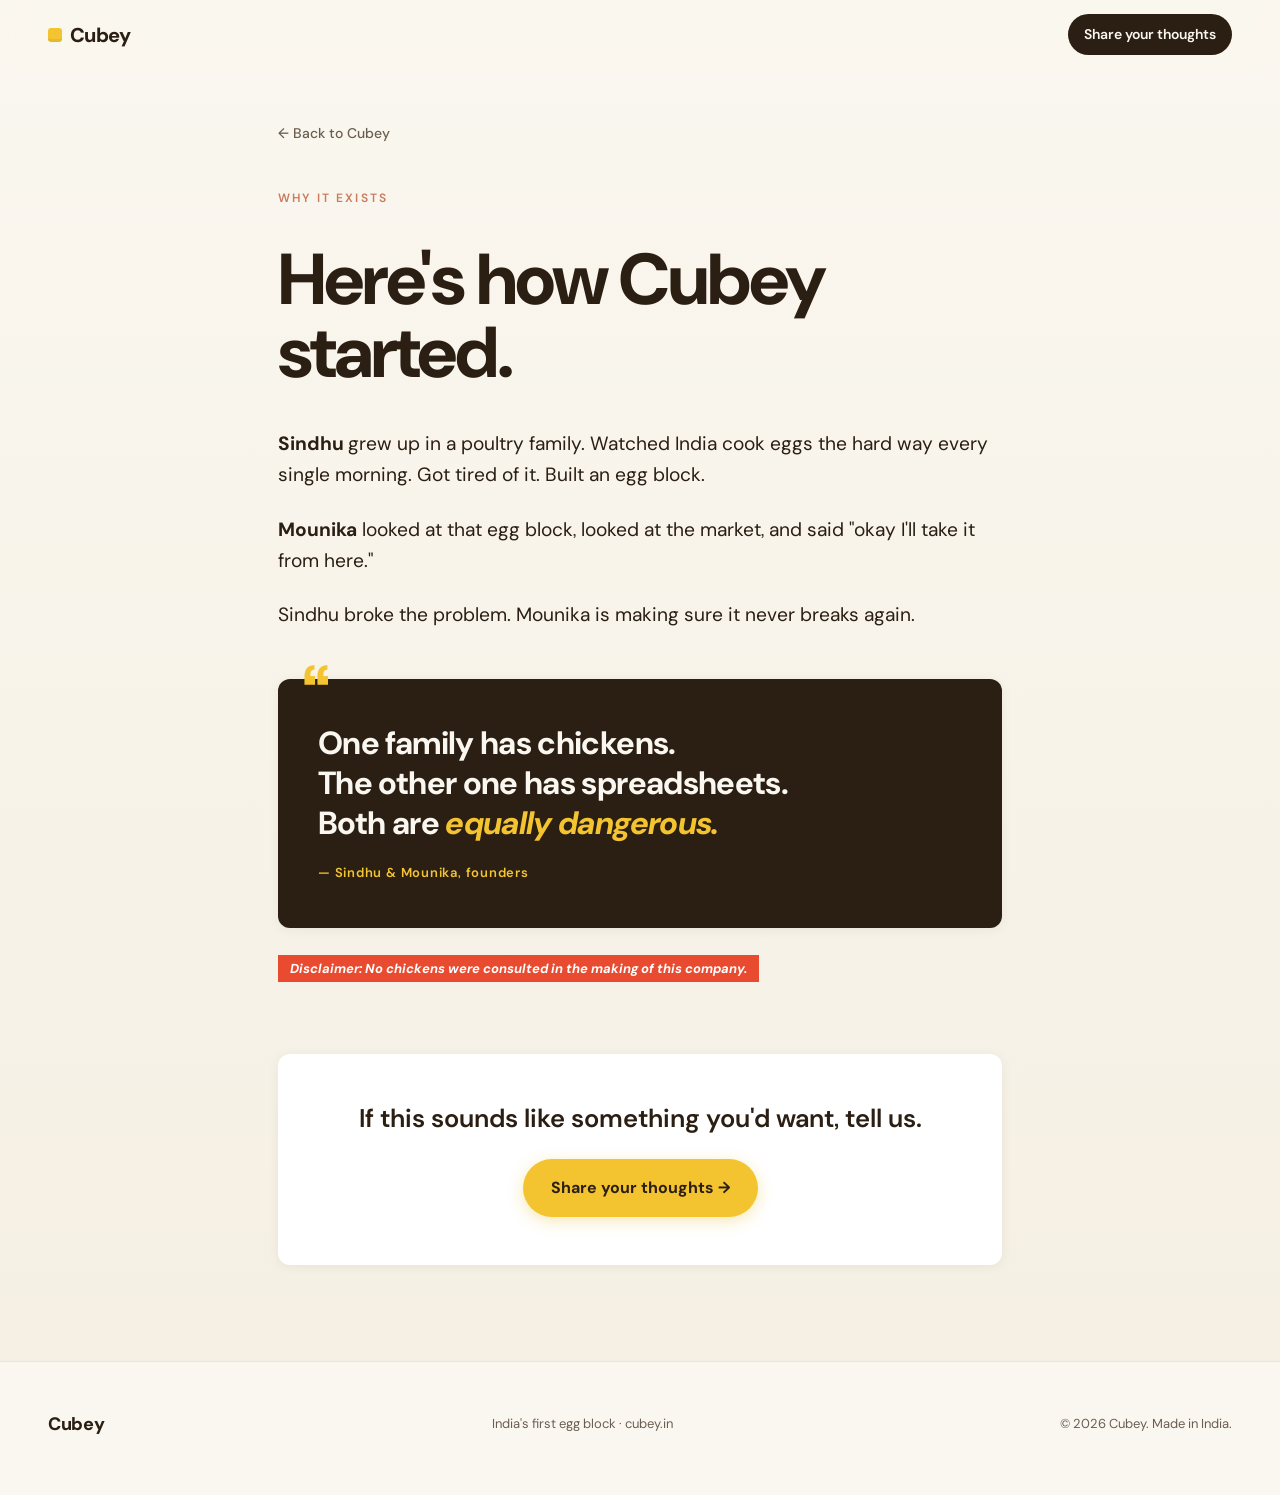
==== founders.html @ bb9d0e66 "Move "Why it exists" to its own page; CTA on insight section Pull the founders' story off the landin" ====
<!DOCTYPE html>
<html lang="en">
<head>
  <meta charset="UTF-8">
  <meta name="viewport" content="width=device-width, initial-scale=1, viewport-fit=cover">

  <title>Why Cubey exists — The founders' story</title>
  <meta name="description" content="Sindhu grew up in a poultry family and got tired of cooking eggs the hard way. Mounika looked at her egg block and said okay I'll take it from here.">
  <meta name="theme-color" content="#F4C430">
  <link rel="canonical" href="https://cubey.in/founders.html">

  <meta property="og:title" content="Why Cubey exists — The founders' story">
  <meta property="og:description" content="One family has chickens. The other one has spreadsheets. Both are equally dangerous.">
  <meta property="og:url" content="https://cubey.in/founders.html">
  <meta property="og:type" content="article">

  <link rel="icon" type="image/svg+xml" href="data:image/svg+xml,%3Csvg xmlns='http://www.w3.org/2000/svg' viewBox='0 0 32 32'%3E%3Crect x='6' y='6' width='20' height='20' rx='4' fill='%23F4C430'/%3E%3C/svg%3E">

  <link rel="preconnect" href="https://fonts.googleapis.com">
  <link rel="preconnect" href="https://fonts.gstatic.com" crossorigin>
  <link href="https://fonts.googleapis.com/css2?family=DM+Sans:opsz,wght@9..40,400;9..40,500;9..40,600;9..40,700;9..40,800&display=swap" rel="stylesheet">

  <link rel="stylesheet" href="styles.css">

  <script type="application/ld+json">
  {
    "@context": "https://schema.org",
    "@type": "AboutPage",
    "name": "Why Cubey exists",
    "url": "https://cubey.in/founders.html",
    "publisher": {
      "@type": "Organization",
      "name": "Cubey",
      "url": "https://cubey.in"
    }
  }
  </script>
</head>

<body class="founders-page">
  <header class="site-header" data-header>
    <a href="index.html" class="brand" aria-label="Cubey home">Cubey</a>
    <a href="index.html#form" class="header-cta">Share your thoughts</a>
  </header>

  <main class="founders-main">
    <a href="index.html" class="back-link">← Back to Cubey</a>

    <article class="founders-article">
      <header class="founders-header">
        <span class="section-label">Why it exists</span>
        <h1>Here's how Cubey started.</h1>
      </header>

      <div class="founders-body">
        <p><strong class="founder-name">Sindhu</strong> grew up in a poultry family. Watched India cook eggs the hard way every single morning. Got tired of it. Built an egg block.</p>
        <p><strong class="founder-name">Mounika</strong> looked at that egg block, looked at the market, and said "okay I'll take it from here."</p>
        <p>Sindhu broke the problem. Mounika is making sure it never breaks again.</p>
      </div>

      <blockquote class="founder-quote">
        <p>One family has chickens.<br>
        The other one has spreadsheets.<br>
        Both are <em>equally dangerous.</em></p>
        <footer>— Sindhu &amp; Mounika, founders</footer>
      </blockquote>

      <p class="disclaimer-wrap"><span class="disclaimer-highlight">Disclaimer: No chickens were consulted in the making of this company.</span></p>

      <div class="founders-cta">
        <p>If this sounds like something you'd want, tell us.</p>
        <a href="index.html#form" class="recipe-cta-btn">Share your thoughts →</a>
      </div>
    </article>
  </main>

  <footer class="site-footer">
    <div class="footer-row">
      <span class="footer-brand">Cubey</span>
      <span class="footer-meta">India's first egg block · cubey.in</span>
      <span class="footer-copy">© <span id="year"></span> Cubey. Made in India.</span>
    </div>
  </footer>

  <script src="script.js"></script>
</body>
</html>
---- styles.css ----
/* =============================================================
   Cubey — Landing page styles
   Single typeface (DM Sans), cream + yolk palette
   ============================================================= */

/* ---------- Design tokens ---------- */
:root {
  --bg: #FAF7F0;
  --bg-soft: #F5EFE2;
  --bg-deeper: #EFE5D2;
  --text: #2B1F14;
  --text-muted: #6B5E50;
  --yolk: #F4C430;
  --yolk-dark: #E0B41C;
  --yolk-deep: #B68A0B;
  --terracotta: #C97B5C;
  --sage: #9DAE8B;
  --border: rgba(43, 31, 20, 0.08);
  --border-strong: rgba(43, 31, 20, 0.18);

  --shadow-card: 0 2px 12px rgba(43, 31, 20, 0.06);
  --shadow-card-hover: 0 12px 28px rgba(43, 31, 20, 0.10);
  --shadow-cube: 0 30px 60px -12px rgba(228, 176, 12, 0.35), 0 18px 40px -16px rgba(43, 31, 20, 0.20);

  --radius-card: 12px;
  --radius-input: 8px;
  --radius-pill: 999px;

  --container-max: 1240px;
  --container-px: 24px;

  --ease: cubic-bezier(0.22, 1, 0.36, 1);
  --t: 220ms var(--ease);
}

@media (min-width: 1024px) {
  :root { --container-px: 48px; }
}

/* ---------- Reset ---------- */
*, *::before, *::after { box-sizing: border-box; }
* { margin: 0; padding: 0; }

html {
  scroll-behavior: smooth;
  -webkit-text-size-adjust: 100%;
  scroll-padding-top: 80px;
}

body {
  font-family: 'DM Sans', system-ui, -apple-system, 'Helvetica Neue', sans-serif;
  background: var(--bg);
  color: var(--text);
  font-size: 16px;
  line-height: 1.6;
  font-feature-settings: 'ss01' on, 'cv11' on;
  -webkit-font-smoothing: antialiased;
  -moz-osx-font-smoothing: grayscale;
  text-rendering: optimizeLegibility;
  overflow-x: hidden;
}

img, svg { max-width: 100%; display: block; }
button { font: inherit; cursor: pointer; border: 0; background: none; color: inherit; }
input, textarea, select { font: inherit; color: inherit; }
a { color: inherit; text-decoration: none; }
em { font-style: italic; }

::selection { background: var(--yolk); color: var(--text); }

/* ---------- Typography ---------- */
h1 {
  font-weight: 800;
  font-size: clamp(64px, 14vw, 144px);
  line-height: 0.9;
  letter-spacing: -0.05em;
}
h2 {
  font-weight: 700;
  font-size: clamp(30px, 5.2vw, 56px);
  line-height: 1.05;
  letter-spacing: -0.025em;
}
h3 {
  font-weight: 600;
  font-size: clamp(20px, 2vw, 24px);
  line-height: 1.2;
  letter-spacing: -0.01em;
}
p { font-size: clamp(16px, 1.1vw, 18px); }

/* ---------- Layout primitives ---------- */
.container {
  max-width: var(--container-max);
  margin: 0 auto;
  padding: 0 var(--container-px);
}

main > section {
  padding: 48px 0;
  position: relative;
}
@media (min-width: 768px) {
  main > section { padding: 80px 0; }
}
@media (min-width: 1024px) {
  main > section { padding: 120px 0; }
}

.section-head {
  margin-bottom: clamp(28px, 6vw, 72px);
  max-width: 720px;
}

.section-label {
  display: inline-block;
  font-size: 12px;
  font-weight: 600;
  letter-spacing: 0.18em;
  text-transform: uppercase;
  color: var(--terracotta);
  margin-bottom: 20px;
}

/* ---------- Header ---------- */
.site-header {
  position: fixed;
  top: 0;
  left: 0;
  right: 0;
  z-index: 100;
  display: flex;
  justify-content: space-between;
  align-items: center;
  padding: 14px var(--container-px);
  background: rgba(250, 247, 240, 0.7);
  backdrop-filter: saturate(180%) blur(14px);
  -webkit-backdrop-filter: saturate(180%) blur(14px);
  border-bottom: 1px solid transparent;
  transition: border-color var(--t), background var(--t);
}
.site-header.scrolled {
  border-bottom-color: var(--border);
  background: rgba(250, 247, 240, 0.92);
}
.brand {
  font-weight: 800;
  font-size: 20px;
  letter-spacing: -0.03em;
  display: flex;
  align-items: center;
  gap: 8px;
}
.brand::before {
  content: '';
  width: 14px;
  height: 14px;
  border-radius: 3px;
  background: var(--yolk);
  box-shadow: inset 0 -3px 0 rgba(0,0,0,0.06);
}
.header-cta {
  font-size: 14px;
  font-weight: 600;
  padding: 9px 16px 10px;
  border-radius: var(--radius-pill);
  background: var(--text);
  color: var(--bg);
  transition: background var(--t), transform var(--t);
}
.header-cta:hover { background: var(--yolk-dark); color: var(--text); }
.header-cta:active { transform: scale(0.97); }
@media (max-width: 540px) {
  .header-cta { padding: 8px 14px; font-size: 13px; }
}

/* =============================================================
   1. HERO
   ============================================================= */
.hero {
  min-height: 100vh;
  min-height: 100dvh;
  display: flex;
  flex-direction: column;
  justify-content: center;
  padding: 110px var(--container-px) 100px;
  max-width: var(--container-max);
  margin: 0 auto;
  position: relative;
}

.hero-grid {
  display: grid;
  grid-template-columns: 1fr;
  gap: 56px;
  align-items: center;
}
@media (min-width: 880px) {
  .hero-grid {
    grid-template-columns: 1fr 1.25fr;
    gap: 64px;
  }
}

.hero-content {
  display: flex;
  flex-direction: column;
  gap: 28px;
  position: relative;
}

.eyebrow {
  font-size: 13px;
  font-weight: 600;
  letter-spacing: 0.18em;
  text-transform: uppercase;
  color: var(--terracotta);
  display: inline-flex;
  align-items: center;
  gap: 10px;
}
.eyebrow::before {
  content: '';
  width: 6px;
  height: 6px;
  border-radius: 50%;
  background: var(--terracotta);
  box-shadow: 0 0 0 4px rgba(201, 123, 92, 0.18);
  animation: pulse-dot 2.4s ease-in-out infinite;
}
@keyframes pulse-dot {
  0%, 100% { box-shadow: 0 0 0 4px rgba(201,123,92,0.18); }
  50% { box-shadow: 0 0 0 8px rgba(201,123,92,0.04); }
}

.hero h1 {
  position: relative;
}
.wordmark-dot { color: var(--yolk-dark); }

.tagline {
  font-size: clamp(20px, 2.4vw, 28px);
  font-weight: 500;
  color: var(--text-muted);
  line-height: 1.75;
  max-width: 520px;
}
.tagline em {
  font-style: normal;
  color: #FFFFFF;
  font-weight: 700;
  background: #E84B30;
  padding: 4px 12px;
  border-radius: 0;
  -webkit-box-decoration-break: clone;
  box-decoration-break: clone;
}

.hero-link {
  display: inline-flex;
  align-items: center;
  gap: 10px;
  font-size: 15px;
  font-weight: 600;
  color: var(--text);
  padding: 12px 0;
  border-bottom: 1px solid var(--text);
  width: max-content;
  transition: gap var(--t), border-color var(--t);
}
.hero-link:hover { gap: 16px; border-color: var(--yolk-dark); }

/* Hero visual — editorial photo */
.hero-visual {
  aspect-ratio: 16 / 10;
  border-radius: var(--radius-card);
  position: relative;
  overflow: hidden;
  box-shadow: var(--shadow-card);
  background: var(--bg-soft);
}
.hero-visual img {
  position: absolute;
  inset: 0;
  width: 100%;
  height: 100%;
  object-fit: cover;
  object-position: center;
  display: block;
  /* gentle entrance */
  animation: hero-img-in 1200ms var(--ease) both;
}
@media (min-width: 880px) {
  .hero-visual { aspect-ratio: 5 / 4; }
}
@keyframes hero-img-in {
  from { opacity: 0; transform: scale(1.03); }
  to { opacity: 1; transform: scale(1); }
}

.hero-tag {
  position: absolute;
  bottom: 24px;
  left: 24px;
  padding: 8px 14px;
  background: rgba(43, 31, 20, 0.85);
  color: var(--bg);
  font-size: 11px;
  font-weight: 500;
  letter-spacing: 0.18em;
  text-transform: uppercase;
  border-radius: var(--radius-pill);
  backdrop-filter: blur(8px);
}

.scroll-cue {
  position: absolute;
  bottom: 28px;
  left: 50%;
  transform: translateX(-50%);
  display: flex;
  flex-direction: column;
  align-items: center;
  gap: 12px;
  font-size: 10px;
  letter-spacing: 0.24em;
  text-transform: uppercase;
  color: var(--text-muted);
  font-weight: 500;
  transition: color var(--t);
}
.scroll-cue:hover { color: var(--text); }
.scroll-cue-line {
  width: 1px;
  height: 36px;
  background: linear-gradient(180deg, var(--text-muted), transparent);
  position: relative;
  overflow: hidden;
}
.scroll-cue-line::after {
  content: '';
  position: absolute;
  inset: 0;
  background: linear-gradient(180deg, var(--text), transparent);
  animation: scroll-down 1.8s ease-in-out infinite;
}
@keyframes scroll-down {
  0% { transform: translateY(-100%); }
  100% { transform: translateY(100%); }
}
@media (max-width: 880px) {
  .scroll-cue { display: none; }
}

/* =============================================================
   1.7 STRATEGIC INSIGHT — vivid terracotta poster moment
   ============================================================= */
.insight {
  background:
    radial-gradient(ellipse at 30% 30%, rgba(255, 200, 80, 0.18), transparent 55%),
    linear-gradient(135deg, #D54E2A 0%, #C04324 100%);
  color: var(--bg);
  text-align: center;
  padding: 100px var(--container-px) !important;
  position: relative;
  overflow: hidden;
}
@media (min-width: 1024px) {
  .insight { padding: 140px var(--container-px) !important; }
}

.insight-inner {
  max-width: 1100px;
  margin: 0 auto;
  display: flex;
  flex-direction: column;
  align-items: center;
  gap: clamp(24px, 4vw, 40px);
}

.insight-eyebrow {
  font-size: 11px;
  font-weight: 600;
  letter-spacing: 0.28em;
  text-transform: uppercase;
  color: rgba(250, 247, 240, 0.75);
}

.insight-mark {
  display: block;
  font-size: clamp(60px, 8vw, 120px);
  color: var(--yolk);
  font-weight: 800;
  line-height: 0.3;
  letter-spacing: -0.05em;
  margin-bottom: -8px;
}

.insight-quote {
  font-size: clamp(28px, 5.6vw, 72px);
  font-weight: 800;
  letter-spacing: -0.025em;
  line-height: 1.08;
  color: var(--bg);
  max-width: 1100px;
  text-shadow: 0 2px 16px rgba(0, 0, 0, 0.12);
}
.insight-quote em {
  color: var(--yolk);
  font-style: italic;
  font-weight: 800;
}

.insight-caption {
  display: inline-block;
  font-size: clamp(13px, 1.4vw, 16px);
  font-weight: 700;
  letter-spacing: 0.16em;
  text-transform: uppercase;
  color: var(--text);
  background: var(--yolk);
  padding: 9px 18px;
  margin-top: 16px;
}

@media (max-width: 540px) {
  .insight-quote { font-size: clamp(24px, 7vw, 36px); }
  .insight-eyebrow,
  .insight-caption { letter-spacing: 0.22em; }
}

/* "Meet the founders" CTA inside the insight section */
.insight-cta {
  display: inline-flex;
  align-items: center;
  gap: 10px;
  padding: 14px 26px;
  background: var(--bg);
  color: var(--text);
  border-radius: var(--radius-pill);
  font-weight: 700;
  font-size: 15px;
  letter-spacing: 0.01em;
  text-decoration: none;
  margin-top: 24px;
  box-shadow: 0 6px 24px rgba(0, 0, 0, 0.12);
  transition: background var(--t), transform var(--t), box-shadow var(--t);
}
.insight-cta:hover {
  background: var(--yolk);
  transform: translateY(-2px);
  box-shadow: 0 10px 30px rgba(0, 0, 0, 0.18);
}
.insight-cta:active { transform: translateY(0); }
.insight-cta-arrow {
  display: inline-block;
  transition: transform var(--t);
}
.insight-cta:hover .insight-cta-arrow { transform: translateX(3px); }

/* =============================================================
   FOUNDERS PAGE
   ============================================================= */
body.founders-page { background: linear-gradient(180deg, var(--bg) 0%, var(--bg-soft) 100%); }

.founders-main {
  max-width: 820px;
  margin: 0 auto;
  padding: 100px var(--container-px) 80px;
}
@media (min-width: 1024px) {
  .founders-main { padding: 120px var(--container-px) 96px; }
}

.founders-header {
  margin-bottom: 40px;
  max-width: 720px;
}
.founders-header h1 {
  font-size: clamp(40px, 6vw, 72px);
  font-weight: 800;
  letter-spacing: -0.03em;
  line-height: 1.02;
  margin-top: 14px;
}

.founders-body {
  display: flex;
  flex-direction: column;
  gap: 24px;
  margin-bottom: 8px;
}
.founders-body p {
  font-size: clamp(17px, 1.5vw, 20px);
  line-height: 1.6;
  color: var(--text);
}

.founders-article .founder-quote { margin-top: 48px; }

.founders-cta {
  margin-top: 72px;
  padding: 48px 32px;
  background: #FFFFFF;
  border-radius: var(--radius-card);
  text-align: center;
  box-shadow: var(--shadow-card);
}
.founders-cta p {
  font-size: clamp(20px, 2vw, 26px);
  font-weight: 600;
  color: var(--text);
  margin-bottom: 24px;
  line-height: 1.3;
}

/* =============================================================
   2. WHAT IS CUBEY — slideshow (full-bleed image + text overlay)
   ============================================================= */
.what-slideshow {
  position: relative;
  width: 100%;
  aspect-ratio: 4 / 5;
  border-radius: var(--radius-card);
  overflow: hidden;
  isolation: isolate;
  margin-bottom: 40px;
  background: var(--text);
  box-shadow: var(--shadow-card);
}
@media (min-width: 640px) {
  .what-slideshow { aspect-ratio: 16 / 10; }
}
@media (min-width: 1024px) {
  .what-slideshow { aspect-ratio: 16 / 8.5; margin-bottom: 64px; }
}

.what-slide {
  position: absolute;
  inset: 0;
  opacity: 0;
  visibility: hidden;
  transition: opacity 900ms cubic-bezier(0.22, 1, 0.36, 1), visibility 0s linear 900ms;
}
.what-slide.is-active {
  opacity: 1;
  visibility: visible;
  transition: opacity 900ms cubic-bezier(0.22, 1, 0.36, 1), visibility 0s linear 0s;
  z-index: 1;
}

.what-slide-bg {
  position: absolute;
  inset: 0;
  width: 100%;
  height: 100%;
  object-fit: cover;
  object-position: center;
  display: block;
  /* gentle slow zoom on the active slide */
  transform: scale(1.04);
  transition: transform 5000ms cubic-bezier(0.22, 1, 0.36, 1);
}
.what-slide.is-active .what-slide-bg {
  transform: scale(1.0);
}

.what-slide-overlay {
  position: absolute;
  inset: 0;
  background:
    linear-gradient(180deg,
      rgba(43, 31, 20, 0.20) 0%,
      rgba(43, 31, 20, 0.08) 40%,
      rgba(43, 31, 20, 0.60) 75%,
      rgba(43, 31, 20, 0.92) 100%);
}

.what-slide-content {
  position: absolute;
  left: 0;
  right: 0;
  bottom: 0;
  padding: 28px 24px 96px;
  color: var(--bg);
  display: flex;
  flex-direction: column;
  gap: 10px;
  z-index: 2;
  transform: translateY(16px);
  opacity: 0;
  transition: transform 700ms cubic-bezier(0.22, 1, 0.36, 1) 200ms,
              opacity 700ms cubic-bezier(0.22, 1, 0.36, 1) 200ms;
}
.what-slide.is-active .what-slide-content {
  transform: translateY(0);
  opacity: 1;
}
@media (min-width: 768px) {
  .what-slide-content { padding: 40px 48px 96px; gap: 14px; }
}
@media (min-width: 1024px) {
  .what-slide-content { padding: 56px 64px 104px; }
}

.what-slide-step {
  display: inline-block;
  align-self: flex-start;
  font-size: 11px;
  font-weight: 700;
  letter-spacing: 0.22em;
  text-transform: uppercase;
  color: var(--text);
  background: var(--yolk);
  padding: 6px 12px;
  margin-bottom: 4px;
}
.what-slide-title {
  font-size: clamp(26px, 4vw, 48px);
  font-weight: 800;
  letter-spacing: -0.025em;
  line-height: 1.08;
  color: var(--bg);
  margin: 0;
  text-shadow: 0 2px 16px rgba(0, 0, 0, 0.45);
  max-width: 840px;
}
.what-slide-sub {
  font-size: clamp(15px, 1.4vw, 18px);
  color: rgba(250, 247, 240, 0.92);
  line-height: 1.5;
  max-width: 600px;
  text-shadow: 0 1px 10px rgba(0, 0, 0, 0.45);
  margin: 0;
}

/* Progress bar (auto-advance timer) */
.what-slide-progress {
  position: absolute;
  left: 0;
  right: 0;
  bottom: 0;
  height: 3px;
  background: rgba(250, 247, 240, 0.12);
  z-index: 3;
  overflow: hidden;
}
.what-slide-progress-bar {
  height: 100%;
  width: 0%;
  background: var(--yolk);
  transition: width 100ms linear;
  transform-origin: left;
}

/* Controls — dots + next */
.what-slide-controls {
  position: absolute;
  left: 24px;
  right: 24px;
  bottom: 24px;
  z-index: 4;
  display: flex;
  justify-content: space-between;
  align-items: center;
  pointer-events: none;
}
@media (min-width: 768px) {
  .what-slide-controls { left: 48px; right: 48px; bottom: 32px; }
}
@media (min-width: 1024px) {
  .what-slide-controls { left: 64px; right: 64px; }
}
.what-slide-controls > * { pointer-events: auto; }

.what-slide-dots {
  display: flex;
  gap: 10px;
  align-items: center;
}
.what-slide-dot {
  width: 28px;
  height: 3px;
  border-radius: 2px;
  background: rgba(250, 247, 240, 0.30);
  cursor: pointer;
  transition: background var(--t), width var(--t);
  padding: 0;
  border: 0;
}
.what-slide-dot:hover { background: rgba(250, 247, 240, 0.55); }
.what-slide-dot.is-active {
  background: var(--yolk);
  width: 36px;
}

.what-slide-next {
  display: inline-flex;
  align-items: center;
  gap: 8px;
  padding: 10px 18px 11px;
  border-radius: var(--radius-pill);
  background: var(--yolk);
  color: var(--text);
  font-weight: 700;
  font-size: 13px;
  letter-spacing: 0.02em;
  cursor: pointer;
  transition: background var(--t), transform var(--t);
  border: 0;
}
.what-slide-next:hover {
  background: var(--yolk-dark);
  transform: translateX(2px);
}
.what-slide-next:active { transform: translateX(0); }
.what-slide-next-arrow { display: inline-block; transition: transform var(--t); }
.what-slide-next:hover .what-slide-next-arrow { transform: translateX(2px); }

@media (prefers-reduced-motion: reduce) {
  .what-slide,
  .what-slide-bg,
  .what-slide-content,
  .what-slide-progress-bar { transition: none !important; animation: none !important; }
  .what-slide-bg { transform: scale(1) !important; }
}

.what-closing {
  font-size: clamp(24px, 3.2vw, 36px);
  font-weight: 600;
  color: var(--text);
  max-width: 720px;
  line-height: 1.25;
  letter-spacing: -0.015em;
}
.closing-em {
  color: var(--yolk-dark);
  display: inline-block;
  position: relative;
}
.closing-em::after {
  content: '';
  position: absolute;
  left: 0;
  right: 0;
  bottom: 0.04em;
  height: 8px;
  background: var(--yolk);
  opacity: 0.25;
  z-index: -1;
  border-radius: 2px;
}

/* =============================================================
   3. WHY CUBEY EXISTS
   ============================================================= */
.why {
  background:
    linear-gradient(180deg, var(--bg) 0%, var(--bg-soft) 100%);
}
/* Why section — clean text-only, anchored by the founder story */
.why {
  background: linear-gradient(180deg, var(--bg) 0%, var(--bg-soft) 100%);
}
.why-layout {
  display: flex;
  justify-content: center;
}
.why-content {
  max-width: 780px;
  width: 100%;
}
.why-content .why-headline {
  margin-bottom: 32px;
}
.founder-name {
  color: var(--text);
  font-weight: 700;
  letter-spacing: -0.005em;
}
.why-body p {
  font-size: clamp(17px, 1.4vw, 19px);
  line-height: 1.6;
}

/* Founder pull-quote callout — dark card with yolk emphasis */
.founder-quote {
  margin-top: 48px;
  background: var(--text);
  color: var(--bg);
  padding: 32px 28px;
  border-radius: var(--radius-card);
  position: relative;
  box-shadow: var(--shadow-card);
}
@media (min-width: 768px) {
  .founder-quote {
    padding: 44px 40px;
    margin-top: 56px;
  }
}
.founder-quote::before {
  content: '\201C';
  position: absolute;
  top: -22px;
  left: 24px;
  font-size: 80px;
  font-weight: 800;
  line-height: 1;
  color: var(--yolk);
  letter-spacing: -0.05em;
}
.founder-quote p {
  font-size: clamp(22px, 2.6vw, 32px);
  font-weight: 700;
  letter-spacing: -0.02em;
  line-height: 1.25;
  color: var(--bg);
  margin: 0 0 20px;
}
.founder-quote em {
  color: var(--yolk);
  font-style: italic;
  font-weight: 800;
}
.founder-quote footer {
  font-size: 13px;
  color: var(--yolk);
  font-weight: 600;
  letter-spacing: 0.06em;
}

.why-headline {
  margin-bottom: 36px;
  font-size: clamp(28px, 4vw, 48px);
  line-height: 1.05;
}
.stat-row {
  display: flex;
  align-items: flex-end;
  gap: 20px;
  margin-top: 16px;
  flex-wrap: wrap;
}
.stat-big {
  font-weight: 800;
  font-size: clamp(96px, 18vw, 200px);
  line-height: 0.82;
  color: var(--text);
  display: inline-flex;
  align-items: flex-start;
  letter-spacing: -0.06em;
}
.stat-plus {
  color: var(--yolk-dark);
  font-size: 0.55em;
  margin-left: 4px;
  margin-top: 0.15em;
}
.stat-tail {
  font-size: clamp(20px, 2.4vw, 28px);
  font-weight: 600;
  color: var(--text);
  line-height: 1.15;
  letter-spacing: -0.01em;
  padding-bottom: 8px;
}

.why-body {
  display: flex;
  flex-direction: column;
  gap: 20px;
  max-width: 600px;
}
.why-body p {
  color: var(--text);
  line-height: 1.65;
}

.signature {
  font-weight: 600;
  color: var(--text);
  margin-top: 32px;
  font-size: 17px;
  position: relative;
  padding-left: 20px;
}
.signature::before {
  content: '';
  position: absolute;
  left: 0;
  top: 0.6em;
  width: 12px;
  height: 2px;
  background: var(--yolk-dark);
}

/* =============================================================
   4. PERSONAS — horizontal stacked cards
   ============================================================= */
.persona-grid {
  display: flex;
  flex-direction: column;
  gap: 20px;
}
@media (min-width: 1024px) {
  .persona-grid { gap: 28px; }
}

.persona-card {
  background: #FFFFFF;
  border-radius: var(--radius-card);
  overflow: hidden;
  box-shadow: var(--shadow-card);
  transition: transform var(--t), box-shadow var(--t);
  position: relative;
  display: grid;
  grid-template-columns: 1fr;
}
.persona-card:hover {
  transform: translateY(-2px);
  box-shadow: var(--shadow-card-hover);
}

@media (min-width: 768px) {
  .persona-card {
    grid-template-columns: 1.15fr 1fr;
    align-items: stretch;
    min-height: 320px;
  }
  /* Alternate image side: odd = image left, even = image right */
  .persona-card:nth-child(even) {
    grid-template-columns: 1fr 1.15fr;
  }
  .persona-card:nth-child(even) .persona-image { order: 2; }
  .persona-card:nth-child(even) .persona-body { order: 1; }
}
@media (min-width: 1024px) {
  .persona-card { min-height: 380px; }
}

.persona-image {
  width: 100%;
  display: block;
  border-radius: 0;
  aspect-ratio: 16 / 10;
}
img.persona-image {
  object-fit: cover;
  object-position: center;
  background: var(--bg-soft);
  height: 100%;
}
@media (min-width: 768px) {
  .persona-image {
    aspect-ratio: auto;
    align-self: stretch;
    height: 100%;
  }
}

.persona-body {
  padding: 24px;
  display: flex;
  flex-direction: column;
  justify-content: center;
  gap: 10px;
}
@media (min-width: 768px) {
  .persona-body {
    padding: 40px;
    gap: 12px;
  }
}
@media (min-width: 1024px) {
  .persona-body { padding: 56px 48px; gap: 14px; }
}

.persona-body h3 {
  color: var(--text);
  font-size: clamp(22px, 2.2vw, 30px);
  letter-spacing: -0.02em;
}
.persona-tag {
  font-size: clamp(15px, 1.4vw, 18px);
  font-weight: 600;
  color: var(--terracotta);
  line-height: 1.3;
}
.persona-blurb {
  font-size: clamp(15px, 1.15vw, 17px);
  color: var(--text-muted);
  line-height: 1.55;
  margin-top: 4px;
  max-width: 44ch;
}

/* Featured card (Kids) — dark bg differentiation */
.persona-card--featured {
  background: var(--text);
  color: var(--bg);
}
.persona-card--featured .persona-body h3 { color: var(--bg); }
.persona-card--featured .persona-blurb { color: rgba(250, 247, 240, 0.72); }
.persona-card--featured .persona-tag { color: var(--yolk); }

.featured-pill {
  display: inline-flex;
  align-items: center;
  gap: 6px;
  width: max-content;
  padding: 5px 11px;
  background: rgba(244, 196, 48, 0.18);
  color: var(--yolk);
  font-size: 11px;
  font-weight: 600;
  letter-spacing: 0.14em;
  text-transform: uppercase;
  border-radius: var(--radius-pill);
  margin-bottom: 6px;
}
.featured-pill::before {
  content: '★';
  font-size: 10px;
}

/* =============================================================
   5. FEEDBACK FORM
   ============================================================= */
.feedback {
  background: var(--bg-soft);
  position: relative;
}
.feedback::before {
  /* subtle top edge */
  content: '';
  position: absolute;
  top: 0;
  left: 50%;
  transform: translateX(-50%);
  width: 64px;
  height: 4px;
  border-radius: 0 0 4px 4px;
  background: var(--yolk);
}

.feedback-container {
  max-width: 640px;
  margin: 0 auto;
  padding: 0 var(--container-px);
}
.feedback-header {
  margin-bottom: 56px;
  text-align: left;
}
.feedback-header h2 { margin-bottom: 16px; }
.feedback-sub {
  font-size: clamp(17px, 1.4vw, 19px);
  color: var(--text-muted);
  max-width: 540px;
  line-height: 1.55;
}

.cubey-form {
  display: flex;
  flex-direction: column;
  gap: 32px;
}

.field { display: flex; flex-direction: column; gap: 10px; }
.field label, .field legend {
  font-size: 15px;
  font-weight: 500;
  color: var(--text);
  letter-spacing: -0.005em;
  display: inline-flex;
  align-items: center;
  gap: 8px;
}
.field legend { padding: 0; margin-bottom: 4px; }

.meta {
  font-size: 11px;
  font-weight: 500;
  letter-spacing: 0.1em;
  text-transform: uppercase;
  color: var(--text-muted);
  padding: 2px 8px;
  background: rgba(43, 31, 20, 0.05);
  border-radius: var(--radius-pill);
}
.meta--required {
  color: var(--terracotta);
  background: rgba(201, 123, 92, 0.10);
}

.field input[type="text"],
.field input[type="email"],
.field textarea {
  width: 100%;
  padding: 14px 16px;
  background: #FFFFFF;
  border: 1px solid var(--border);
  border-radius: var(--radius-input);
  font-size: 16px;
  color: var(--text);
  transition: border-color var(--t), box-shadow var(--t);
}
.field input::placeholder,
.field textarea::placeholder {
  color: var(--text-muted);
  opacity: 0.6;
}
.field input:hover,
.field textarea:hover {
  border-color: var(--border-strong);
}
.field input:focus,
.field textarea:focus {
  outline: 0;
  border-color: var(--yolk-dark);
  box-shadow: 0 0 0 4px rgba(244, 196, 48, 0.18);
}
.field textarea {
  resize: vertical;
  min-height: 88px;
  font-family: inherit;
  line-height: 1.5;
}

.field--radio { border: 0; padding: 0; margin: 0; }
.radio-group {
  display: grid;
  grid-template-columns: repeat(2, 1fr);
  gap: 8px;
}
@media (min-width: 480px) {
  .radio-group { grid-template-columns: repeat(4, 1fr); }
}
.radio-option {
  position: relative;
  cursor: pointer;
  user-select: none;
}
.radio-option input {
  position: absolute;
  opacity: 0;
  pointer-events: none;
  width: 0;
  height: 0;
}
.radio-option span {
  display: block;
  padding: 13px 10px;
  background: #FFFFFF;
  border: 1px solid var(--border);
  border-radius: var(--radius-input);
  text-align: center;
  font-size: 14px;
  font-weight: 500;
  color: var(--text);
  transition: all var(--t);
  line-height: 1.2;
}
.radio-option:hover span {
  border-color: var(--border-strong);
  transform: translateY(-1px);
}
.radio-option input:checked + span {
  background: var(--text);
  color: var(--bg);
  border-color: var(--text);
  font-weight: 600;
}
.radio-option input:focus-visible + span {
  outline: 2px solid var(--yolk-dark);
  outline-offset: 3px;
}

.submit-btn {
  width: 100%;
  padding: 18px 24px;
  background: var(--yolk);
  color: var(--text);
  border-radius: var(--radius-input);
  font-weight: 700;
  font-size: 17px;
  margin-top: 16px;
  letter-spacing: -0.005em;
  transition: background var(--t), transform var(--t), box-shadow var(--t);
  box-shadow: 0 2px 0 rgba(182, 138, 11, 0.45);
}
.submit-btn:hover {
  background: var(--yolk-dark);
  transform: translateY(-1px);
  box-shadow: 0 4px 0 rgba(182, 138, 11, 0.45);
}
.submit-btn:active {
  transform: translateY(1px);
  box-shadow: 0 0 0 rgba(182, 138, 11, 0.45);
}

.form-fine {
  text-align: center;
  font-size: 13px;
  color: var(--text-muted);
  margin-top: 4px;
}

.thank-you {
  text-align: center;
  padding: 80px 24px 60px;
  animation: fade-in 600ms var(--ease);
}
.thank-you-mark {
  width: 64px;
  height: 64px;
  margin: 0 auto 32px;
  border-radius: 14px;
  background: linear-gradient(135deg, #F8CE3F, #E0B41C);
  position: relative;
  box-shadow: var(--shadow-cube);
  transform: rotate(-6deg);
}
.thank-you-mark::after {
  content: '';
  position: absolute;
  top: 50%;
  left: 50%;
  width: 22px;
  height: 12px;
  border-left: 3px solid var(--text);
  border-bottom: 3px solid var(--text);
  transform: translate(-55%, -75%) rotate(-45deg);
  border-radius: 1px;
}
.thank-you h3 {
  font-size: clamp(32px, 4vw, 48px);
  font-weight: 700;
  margin-bottom: 16px;
  letter-spacing: -0.02em;
}
.thank-you p {
  color: var(--text-muted);
  font-size: 18px;
  max-width: 460px;
  margin: 0 auto;
  line-height: 1.55;
}
@keyframes fade-in {
  from { opacity: 0; transform: translateY(10px); }
  to { opacity: 1; transform: translateY(0); }
}

/* =============================================================
   IMAGE PLACEHOLDERS
   Replace with <img> tags in production / Wix Studio
   ============================================================= */
.img-frame {
  background:
    radial-gradient(circle at 30% 30%, rgba(255,255,255,0.4), transparent 60%),
    linear-gradient(135deg, var(--bg-soft) 0%, var(--bg-deeper) 100%);
  border-radius: var(--radius-card);
  position: relative;
  display: flex;
  align-items: center;
  justify-content: center;
  overflow: hidden;
  isolation: isolate;
}
.img-frame::before {
  content: '';
  position: absolute;
  inset: 12px;
  border: 1px dashed rgba(43, 31, 20, 0.12);
  border-radius: 8px;
  z-index: 0;
}
.img-frame::after {
  /* tiny corner marker */
  content: '·';
  position: absolute;
  top: 18px;
  left: 18px;
  font-size: 24px;
  color: var(--terracotta);
  line-height: 0;
  z-index: 1;
}
.img-label {
  position: relative;
  z-index: 2;
  padding: 0 32px;
  text-align: center;
  font-size: 12px;
  font-weight: 500;
  letter-spacing: 0.04em;
  color: var(--text-muted);
  max-width: 85%;
  line-height: 1.45;
}
.img-frame--square { aspect-ratio: 1 / 1; }
.img-frame--tall { aspect-ratio: 4 / 5; }

/* "What is Cubey" panels — landscape image / matches horizontal card layout */
.what-panel .img-frame,
.what-image {
  width: 100%;
  aspect-ratio: 2 / 1;
  border-radius: 0;
  display: block;
  background: var(--bg-soft);
}
.what-image {
  object-fit: cover;
  object-position: center;
}
@media (min-width: 768px) {
  .what-panel .img-frame,
  .what-image {
    aspect-ratio: auto;
    height: 100%;
    align-self: stretch;
  }
}

/* =============================================================
   FOOTER
   ============================================================= */
.site-footer {
  padding: 48px var(--container-px) 56px;
  border-top: 1px solid var(--border);
  background: var(--bg);
}
.footer-row {
  max-width: var(--container-max);
  margin: 0 auto;
  display: flex;
  flex-direction: column;
  align-items: center;
  gap: 12px;
  text-align: center;
}
@media (min-width: 768px) {
  .footer-row {
    flex-direction: row;
    justify-content: space-between;
    text-align: left;
  }
}
.footer-brand {
  font-weight: 800;
  font-size: 18px;
  letter-spacing: -0.02em;
}
.footer-meta, .footer-copy {
  font-size: 13px;
  color: var(--text-muted);
}
/* Cheeky disclaimer below the founder-quote card — orange highlight */
.disclaimer-wrap {
  margin-top: 28px;
  font-size: 13px;
  line-height: 2;
}
.disclaimer-highlight {
  background: #E84B30;
  color: #FFFFFF;
  font-style: italic;
  font-weight: 700;
  padding: 5px 12px;
  -webkit-box-decoration-break: clone;
  box-decoration-break: clone;
}

/* =============================================================
   FLOATING CTA
   ============================================================= */
.float-cta {
  position: fixed;
  right: 24px;
  bottom: 24px;
  z-index: 50;
  display: inline-flex;
  align-items: center;
  gap: 8px;
  padding: 14px 22px;
  background: var(--yolk);
  color: var(--text);
  border-radius: var(--radius-pill);
  font-weight: 600;
  font-size: 14px;
  box-shadow: 0 10px 30px -8px rgba(228, 176, 12, 0.55), 0 4px 12px rgba(43, 31, 20, 0.10);
  opacity: 0;
  transform: translateY(16px) scale(0.96);
  pointer-events: none;
  transition: opacity 320ms var(--ease), transform 320ms var(--ease), background var(--t);
}
.float-cta.visible {
  opacity: 1;
  transform: translateY(0) scale(1);
  pointer-events: auto;
}
.float-cta:hover {
  background: var(--yolk-dark);
  transform: translateY(-2px) scale(1);
}
.float-arrow {
  display: inline-block;
  animation: arrow-bob 1.4s ease-in-out infinite;
}
@keyframes arrow-bob {
  0%, 100% { transform: translateY(0); }
  50% { transform: translateY(2px); }
}
@media (max-width: 540px) {
  .float-cta {
    right: 16px;
    bottom: 16px;
    padding: 12px 18px;
    font-size: 13px;
  }
}

/* =============================================================
   SCROLL ANIMATIONS
   ============================================================= */
.fade-up {
  opacity: 0;
  transform: translateY(24px);
  transition: opacity 700ms var(--ease), transform 700ms var(--ease);
  will-change: opacity, transform;
}
.fade-up.in-view {
  opacity: 1;
  transform: translateY(0);
}

/* Stagger children inside .persona-grid and .what-grid */
.persona-grid .persona-card.fade-up:nth-child(1) { transition-delay: 0ms; }
.persona-grid .persona-card.fade-up:nth-child(2) { transition-delay: 80ms; }
.persona-grid .persona-card.fade-up:nth-child(3) { transition-delay: 160ms; }
.persona-grid .persona-card.fade-up:nth-child(4) { transition-delay: 240ms; }
.persona-grid .persona-card.fade-up:nth-child(5) { transition-delay: 320ms; }

.what-grid .what-panel.fade-up:nth-child(1) { transition-delay: 0ms; }
.what-grid .what-panel.fade-up:nth-child(2) { transition-delay: 120ms; }
.what-grid .what-panel.fade-up:nth-child(3) { transition-delay: 240ms; }

/* =============================================================
   ACCESSIBILITY
   ============================================================= */
:focus-visible {
  outline: 2px solid var(--yolk-dark);
  outline-offset: 3px;
  border-radius: 4px;
}

@media (prefers-reduced-motion: reduce) {
  *,
  *::before,
  *::after {
    animation-duration: 0.01ms !important;
    animation-iteration-count: 1 !important;
    transition-duration: 0.01ms !important;
    scroll-behavior: auto !important;
  }
  .fade-up { opacity: 1; transform: none; }
}

/* =============================================================
   PROLOGUE — cinematic full-bleed (image + text overlay)
   ============================================================= */
.prologue {
  position: relative;
  min-height: 78vh;
  min-height: 78dvh;
  padding: 0 !important;
  display: flex;
  align-items: flex-end;
  overflow: hidden;
  isolation: isolate;
  color: var(--bg);
  background: var(--text);
}
.prologue-bg {
  position: absolute;
  inset: 0;
  z-index: 0;
  overflow: hidden;
}
.prologue-bg img {
  width: 100%;
  height: 100%;
  object-fit: cover;
  object-position: center;
  display: block;
  /* slow Ken Burns motion for video feel */
  animation: prologue-kenburns 22s ease-in-out infinite alternate;
  will-change: transform;
}
@keyframes prologue-kenburns {
  from { transform: scale(1.0) translate(0, 0); }
  to   { transform: scale(1.08) translate(-1.5%, 1%); }
}
.prologue-overlay {
  position: absolute;
  inset: 0;
  z-index: 1;
  background:
    /* heavier wash at the bottom where the text sits */
    linear-gradient(180deg,
      rgba(43, 31, 20, 0.65) 0%,
      rgba(43, 31, 20, 0.50) 30%,
      rgba(43, 31, 20, 0.80) 60%,
      rgba(43, 31, 20, 0.96) 100%),
    /* localised dark wash directly behind the copy block */
    linear-gradient(180deg,
      transparent 0%,
      transparent 45%,
      rgba(43, 31, 20, 0.35) 70%,
      rgba(43, 31, 20, 0.55) 100%),
    radial-gradient(ellipse at 70% 25%, rgba(244, 196, 48, 0.08), transparent 60%);
}
.prologue-grain {
  position: absolute;
  inset: 0;
  z-index: 2;
  pointer-events: none;
  opacity: 0.06;
  mix-blend-mode: overlay;
  background-image: url("data:image/svg+xml;utf8,<svg xmlns='http://www.w3.org/2000/svg' width='160' height='160'><filter id='n'><feTurbulence type='fractalNoise' baseFrequency='0.9' numOctaves='2' stitchTiles='stitch'/><feColorMatrix values='0 0 0 0 0  0 0 0 0 0  0 0 0 0 0  0 0 0 1 0'/></filter><rect width='100%25' height='100%25' filter='url(%23n)'/></svg>");
}
.prologue-content {
  width: 100%;
  max-width: var(--container-max);
  margin: 0 auto;
  padding: 80px var(--container-px);
  display: flex;
  flex-direction: column;
  gap: 22px;
  position: relative;
  z-index: 3;
}
@media (min-width: 1024px) {
  .prologue-content {
    padding: 120px var(--container-px);
    gap: 28px;
    max-width: 1100px;
  }
}
.prologue-eyebrow {
  display: inline-flex;
  align-items: center;
  gap: 14px;
  width: max-content;
}
.prologue-eyebrow::before {
  content: '';
  width: 36px;
  height: 1px;
  background: var(--yolk);
  flex-shrink: 0;
}
.prologue-eyebrow-text {
  font-size: 12px;
  font-weight: 700;
  letter-spacing: 0.2em;
  text-transform: uppercase;
  color: var(--text);
  background: var(--yolk);
  padding: 7px 14px;
}
.prologue-lead {
  font-size: clamp(32px, 6vw, 72px);
  font-weight: 800;
  letter-spacing: -0.03em;
  line-height: 1.04;
  color: var(--bg);
  max-width: 920px;
  text-shadow: 0 2px 24px rgba(0, 0, 0, 0.6), 0 0 8px rgba(0, 0, 0, 0.35);
}
.prologue-body {
  font-size: clamp(17px, 1.5vw, 21px);
  color: rgba(250, 247, 240, 0.95);
  line-height: 1.55;
  max-width: 560px;
  text-shadow: 0 1px 16px rgba(0, 0, 0, 0.55), 0 0 6px rgba(0, 0, 0, 0.3);
}
.prologue-pivot {
  font-size: clamp(20px, 2vw, 26px);
  color: var(--bg);
  font-weight: 600;
  letter-spacing: -0.012em;
  line-height: 1.35;
  margin-top: 8px;
  max-width: 720px;
  text-shadow: 0 1px 16px rgba(0, 0, 0, 0.55), 0 0 6px rgba(0, 0, 0, 0.3);
}
.prologue-pivot em {
  color: var(--yolk);
  font-style: italic;
  font-weight: 700;
}

/* Reduce motion: kill Ken Burns */
@media (prefers-reduced-motion: reduce) {
  .prologue-bg img { animation: none; }
}

/* =============================================================
   "THE CUBEY WAY" anchor card (lives inside the personas section)
   ============================================================= */
.cubey-way {
  background: var(--yolk);
  color: var(--text);
  border-radius: var(--radius-card);
  padding: 28px 24px;
  margin-bottom: 32px;
  display: flex;
  flex-direction: column;
  gap: 24px;
  box-shadow: var(--shadow-card);
}
@media (min-width: 768px) {
  .cubey-way {
    padding: 40px 36px;
    margin-bottom: 40px;
    gap: 32px;
  }
}
@media (min-width: 1024px) {
  .cubey-way {
    padding: 48px 44px;
    margin-bottom: 48px;
  }
}
.cubey-way-tag {
  font-size: 12px;
  font-weight: 600;
  letter-spacing: 0.18em;
  text-transform: uppercase;
  opacity: 0.7;
}
.cubey-way-list {
  list-style: none;
  padding: 0;
  margin: 0;
  display: flex;
  flex-direction: column;
  gap: 14px;
}
@media (min-width: 768px) {
  .cubey-way-list {
    flex-direction: row;
    gap: 32px;
    flex-wrap: wrap;
  }
}
.cubey-way-list li {
  font-size: clamp(20px, 2.2vw, 28px);
  font-weight: 700;
  letter-spacing: -0.02em;
  line-height: 1.15;
  position: relative;
  padding-left: 30px;
}
.cubey-way-list li::before {
  content: '→';
  position: absolute;
  left: 0;
  color: rgba(43, 31, 20, 0.55);
  font-weight: 600;
  top: 0;
}
.cubey-way-stats {
  display: flex;
  align-items: baseline;
  gap: 20px;
  padding-top: 20px;
  border-top: 1px solid rgba(43, 31, 20, 0.15);
  flex-wrap: wrap;
}
.cubey-way-time {
  font-size: clamp(32px, 4vw, 48px);
  font-weight: 800;
  letter-spacing: -0.03em;
  line-height: 1;
}
.cubey-way-extra {
  font-size: 13px;
  font-weight: 500;
  letter-spacing: 0.04em;
  opacity: 0.7;
}

/* =============================================================
   RECIPES (section + card grid)
   ============================================================= */
.section-intro {
  font-size: clamp(16px, 1.3vw, 18px);
  color: var(--text-muted);
  margin-top: 12px;
  max-width: 480px;
  line-height: 1.5;
}
.recipe-grid {
  display: grid;
  grid-template-columns: 1fr;
  gap: 20px;
}
@media (min-width: 640px) {
  .recipe-grid {
    grid-template-columns: repeat(2, 1fr);
    gap: 24px;
  }
}
@media (min-width: 1024px) {
  .recipe-grid {
    grid-template-columns: repeat(3, 1fr);
    gap: 28px;
  }
}
.recipe-card {
  display: flex;
  flex-direction: column;
  background: #FFFFFF;
  border-radius: var(--radius-card);
  overflow: hidden;
  box-shadow: var(--shadow-card);
  transition: transform var(--t), box-shadow var(--t);
  color: inherit;
  text-decoration: none;
}
.recipe-card:hover {
  transform: translateY(-4px);
  box-shadow: var(--shadow-card-hover);
}
.recipe-card:hover .recipe-image .recipe-num { transform: scale(1.04); }
.recipe-card:focus-visible {
  outline: 2px solid var(--yolk-dark);
  outline-offset: 4px;
}
.recipe-image {
  aspect-ratio: 4 / 3;
  background:
    radial-gradient(circle at 25% 25%, rgba(255, 255, 255, 0.5), transparent 60%),
    linear-gradient(135deg, #F8CE3F 0%, #F4C430 50%, #DDA908 100%);
  display: flex;
  align-items: center;
  justify-content: center;
  color: var(--text);
  position: relative;
  overflow: hidden;
}
.recipe-image::after {
  content: '';
  position: absolute;
  inset: 12px;
  border: 1px dashed rgba(43, 31, 20, 0.10);
  border-radius: 8px;
  pointer-events: none;
}
.recipe-num {
  font-size: clamp(72px, 10vw, 108px);
  font-weight: 800;
  letter-spacing: -0.05em;
  line-height: 1;
  opacity: 0.6;
  transition: transform var(--t);
}
.recipe-body {
  padding: 22px 24px 26px;
  flex: 1;
  display: flex;
  flex-direction: column;
  gap: 6px;
}
.recipe-body h3 {
  font-size: clamp(19px, 1.6vw, 22px);
  font-weight: 600;
  color: var(--text);
}
.recipe-meta {
  font-size: 14px;
  color: var(--text-muted);
  font-weight: 500;
}

/* =============================================================
   RECIPE DETAIL PAGE
   ============================================================= */
body.recipe-page {
  background: var(--bg);
}
.recipe-main {
  max-width: 960px;
  margin: 0 auto;
  padding: 100px var(--container-px) 80px;
}
@media (min-width: 1024px) {
  .recipe-main { padding: 120px var(--container-px) 96px; }
}
.back-link {
  display: inline-flex;
  align-items: center;
  gap: 8px;
  font-size: 14px;
  font-weight: 500;
  color: var(--text-muted);
  margin-bottom: 40px;
  transition: color var(--t), gap var(--t);
}
.back-link:hover { color: var(--text); gap: 12px; }

.recipe-header {
  margin-bottom: 48px;
  max-width: 760px;
}
.recipe-eyebrow {
  display: inline-block;
  font-size: 12px;
  font-weight: 600;
  letter-spacing: 0.18em;
  text-transform: uppercase;
  color: var(--terracotta);
  margin-bottom: 16px;
}
.recipe-header h1 {
  font-size: clamp(40px, 6vw, 72px);
  font-weight: 800;
  letter-spacing: -0.03em;
  line-height: 1.02;
  margin-bottom: 20px;
}
.recipe-intro {
  font-size: clamp(18px, 1.6vw, 22px);
  color: var(--text-muted);
  line-height: 1.45;
  max-width: 580px;
}
.recipe-stats {
  display: flex;
  gap: 36px;
  margin-top: 36px;
  flex-wrap: wrap;
}
.recipe-stat {
  display: flex;
  flex-direction: column;
  gap: 6px;
}
.recipe-stat-label {
  font-size: 11px;
  font-weight: 600;
  letter-spacing: 0.16em;
  text-transform: uppercase;
  color: var(--text-muted);
}
.recipe-stat-value {
  font-size: clamp(28px, 3vw, 36px);
  font-weight: 700;
  letter-spacing: -0.02em;
}

.recipe-hero-image { margin: 0 0 56px 0; }
.recipe-hero-image .img-frame,
.recipe-hero-image img {
  aspect-ratio: 16 / 10;
  width: 100%;
  border-radius: var(--radius-card);
  display: block;
}
.recipe-hero-image img {
  object-fit: cover;
  background: var(--bg-soft);
}

.recipe-content {
  display: grid;
  grid-template-columns: 1fr;
  gap: 48px;
}
@media (min-width: 768px) {
  .recipe-content {
    grid-template-columns: 1fr 1.5fr;
    gap: 64px;
  }
}

.recipe-section h2 {
  font-size: clamp(20px, 1.8vw, 24px);
  font-weight: 600;
  letter-spacing: -0.01em;
  margin-bottom: 20px;
  padding-bottom: 12px;
  border-bottom: 1px solid var(--border);
}

.ingredients-list {
  list-style: none;
  padding: 0;
  display: flex;
  flex-direction: column;
  gap: 10px;
}
.ingredients-list li {
  font-size: 16px;
  line-height: 1.5;
  padding-left: 22px;
  position: relative;
  color: var(--text);
}
.ingredients-list li::before {
  content: '';
  position: absolute;
  left: 0;
  top: 0.55em;
  width: 8px;
  height: 8px;
  border-radius: 2px;
  background: var(--yolk);
}

.steps-list {
  list-style: none;
  padding: 0;
  counter-reset: step;
  display: flex;
  flex-direction: column;
  gap: 20px;
}
.steps-list li {
  counter-increment: step;
  position: relative;
  padding-left: 52px;
  font-size: 16px;
  line-height: 1.6;
  color: var(--text);
}
.steps-list li::before {
  content: counter(step, decimal-leading-zero);
  position: absolute;
  left: 0;
  top: -2px;
  width: 36px;
  height: 36px;
  background: var(--yolk);
  color: var(--text);
  border-radius: 50%;
  font-size: 12px;
  font-weight: 700;
  letter-spacing: 0.04em;
  display: flex;
  align-items: center;
  justify-content: center;
}
.steps-list li strong {
  color: var(--text);
  font-weight: 700;
}

.recipe-tip {
  grid-column: 1 / -1;
  background: var(--bg-soft);
  border-radius: var(--radius-card);
  padding: 22px 24px;
  margin-top: 12px;
  display: flex;
  gap: 16px;
  align-items: flex-start;
  flex-wrap: wrap;
}
@media (min-width: 540px) {
  .recipe-tip { flex-wrap: nowrap; padding: 24px 28px; }
}
.recipe-tip-label {
  font-size: 11px;
  font-weight: 700;
  letter-spacing: 0.16em;
  text-transform: uppercase;
  color: var(--terracotta);
  background: rgba(201, 123, 92, 0.12);
  padding: 4px 10px;
  border-radius: var(--radius-pill);
  flex-shrink: 0;
  align-self: flex-start;
}
.recipe-tip p {
  font-size: 15px;
  color: var(--text);
  line-height: 1.55;
  font-style: italic;
  margin: 0;
}

.recipe-cta {
  margin-top: 80px;
  padding: 56px 32px;
  background: var(--bg-soft);
  border-radius: var(--radius-card);
  text-align: center;
}
.recipe-cta p {
  font-size: clamp(20px, 2.2vw, 28px);
  font-weight: 600;
  color: var(--text);
  margin-bottom: 28px;
  max-width: 520px;
  margin-left: auto;
  margin-right: auto;
  line-height: 1.3;
}
.recipe-cta-btn {
  display: inline-flex;
  align-items: center;
  gap: 10px;
  background: var(--yolk);
  color: var(--text);
  padding: 16px 28px;
  border-radius: var(--radius-pill);
  font-weight: 700;
  font-size: 16px;
  box-shadow: 0 4px 16px rgba(228, 176, 12, 0.3);
  transition: transform var(--t), box-shadow var(--t), background var(--t);
}
.recipe-cta-btn:hover {
  transform: translateY(-2px);
  box-shadow: 0 8px 24px rgba(228, 176, 12, 0.4);
  background: var(--yolk-dark);
}
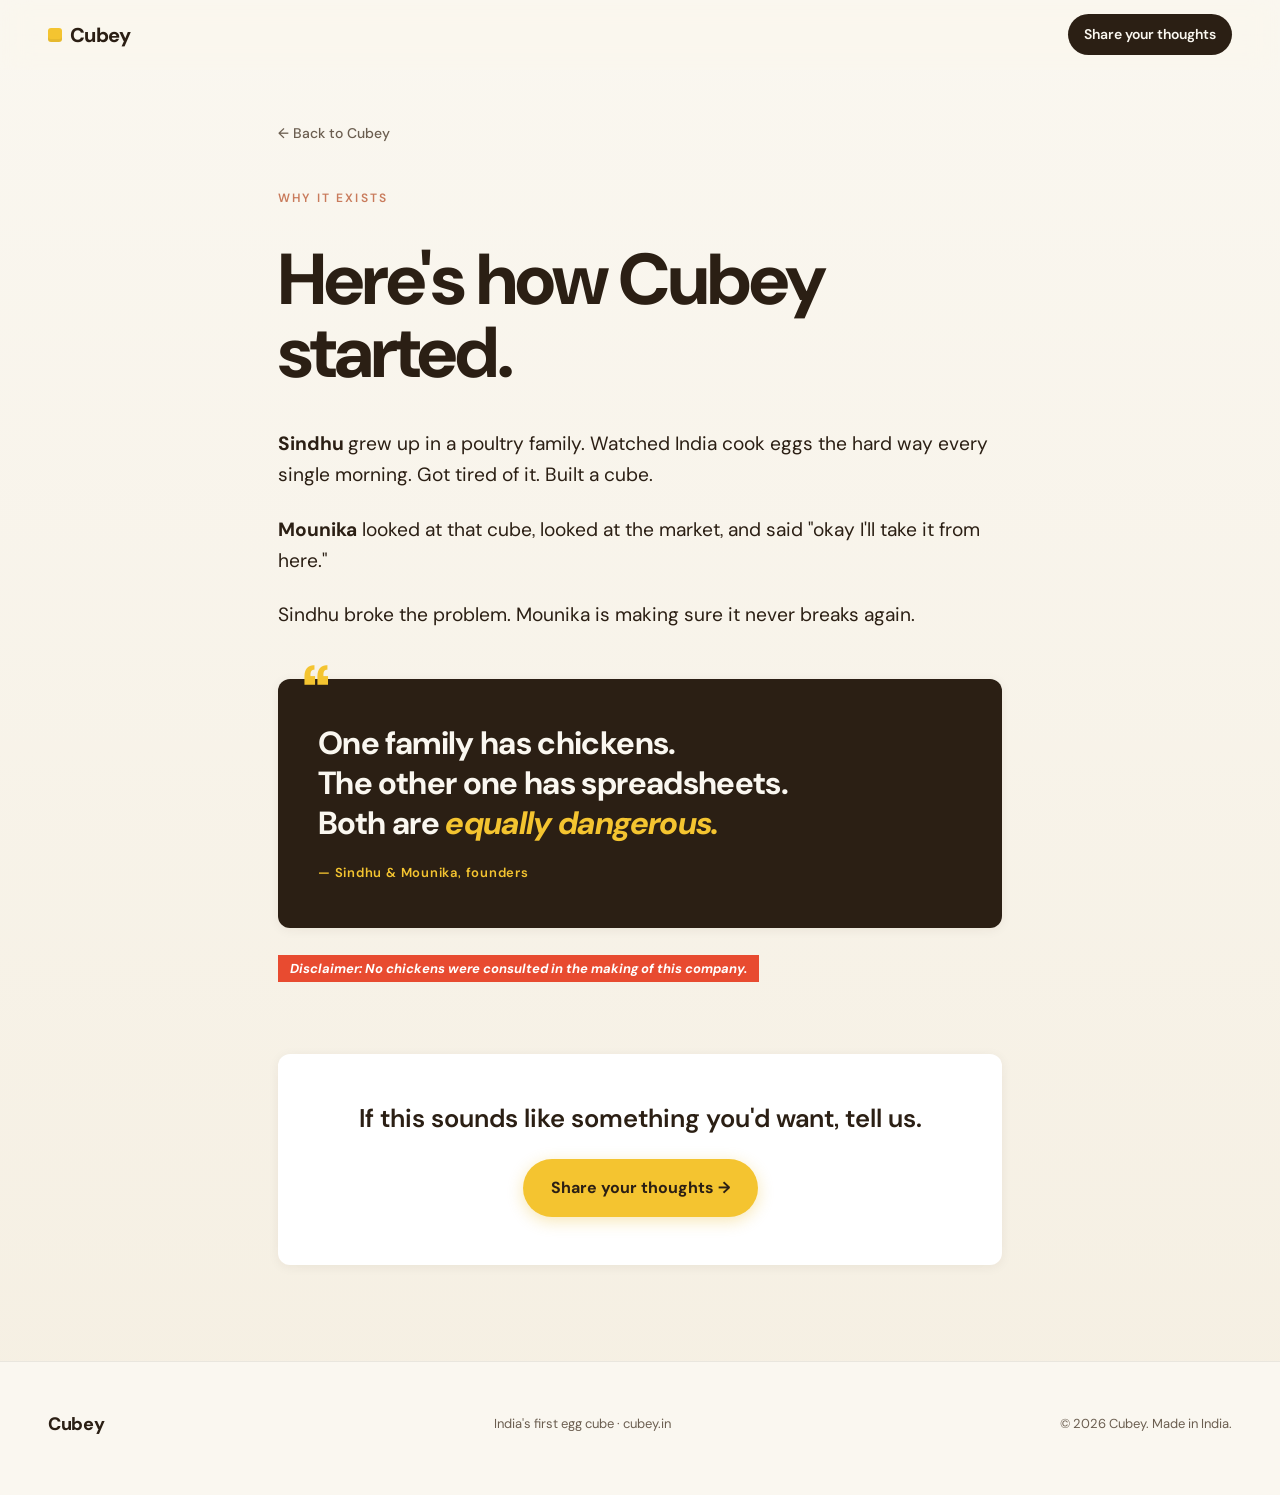
==== commit 2843aa3c: "Brand swap: "egg block" → "egg cube" everywhere Replace every product reference to "block" with "cub" ====
--- a/founders.html
+++ b/founders.html
@@ -5,7 +5,7 @@
   <meta name="viewport" content="width=device-width, initial-scale=1, viewport-fit=cover">
 
   <title>Why Cubey exists — The founders' story</title>
-  <meta name="description" content="Sindhu grew up in a poultry family and got tired of cooking eggs the hard way. Mounika looked at her egg block and said okay I'll take it from here.">
+  <meta name="description" content="Sindhu grew up in a poultry family and got tired of cooking eggs the hard way. Mounika looked at her egg cube and said okay I'll take it from here.">
   <meta name="theme-color" content="#F4C430">
   <link rel="canonical" href="https://cubey.in/founders.html">
 
@@ -53,8 +53,8 @@
       </header>
 
       <div class="founders-body">
-        <p><strong class="founder-name">Sindhu</strong> grew up in a poultry family. Watched India cook eggs the hard way every single morning. Got tired of it. Built an egg block.</p>
-        <p><strong class="founder-name">Mounika</strong> looked at that egg block, looked at the market, and said "okay I'll take it from here."</p>
+        <p><strong class="founder-name">Sindhu</strong> grew up in a poultry family. Watched India cook eggs the hard way every single morning. Got tired of it. Built a cube.</p>
+        <p><strong class="founder-name">Mounika</strong> looked at that cube, looked at the market, and said "okay I'll take it from here."</p>
         <p>Sindhu broke the problem. Mounika is making sure it never breaks again.</p>
       </div>
 
@@ -77,7 +77,7 @@
   <footer class="site-footer">
     <div class="footer-row">
       <span class="footer-brand">Cubey</span>
-      <span class="footer-meta">India's first egg block · cubey.in</span>
+      <span class="footer-meta">India's first egg cube · cubey.in</span>
       <span class="footer-copy">© <span id="year"></span> Cubey. Made in India.</span>
     </div>
   </footer>
--- a/styles.css
+++ b/styles.css
@@ -520,16 +520,16 @@
 .what-slideshow {
   position: relative;
   width: 100%;
-  aspect-ratio: 4 / 5;
+  aspect-ratio: 16 / 11;
   border-radius: var(--radius-card);
   overflow: hidden;
   isolation: isolate;
-  margin-bottom: 40px;
+  margin-bottom: 32px;
   background: var(--text);
   box-shadow: var(--shadow-card);
 }
 @media (min-width: 640px) {
-  .what-slideshow { aspect-ratio: 16 / 10; }
+  .what-slideshow { aspect-ratio: 16 / 10; margin-bottom: 40px; }
 }
 @media (min-width: 1024px) {
   .what-slideshow { aspect-ratio: 16 / 8.5; margin-bottom: 64px; }
@@ -581,11 +581,11 @@
   left: 0;
   right: 0;
   bottom: 0;
-  padding: 28px 24px 96px;
+  padding: 20px 20px 72px;
   color: var(--bg);
   display: flex;
   flex-direction: column;
-  gap: 10px;
+  gap: 8px;
   z-index: 2;
   transform: translateY(16px);
   opacity: 0;
@@ -896,15 +896,18 @@
 }
 
 /* =============================================================
-   4. PERSONAS — horizontal stacked cards
+   4. PERSONAS — compact 2x2 grid (just image + heading + tag)
    ============================================================= */
 .persona-grid {
-  display: flex;
-  flex-direction: column;
-  gap: 20px;
+  display: grid;
+  grid-template-columns: repeat(2, 1fr);
+  gap: 12px;
+}
+@media (min-width: 560px) {
+  .persona-grid { gap: 20px; }
 }
 @media (min-width: 1024px) {
-  .persona-grid { gap: 28px; }
+  .persona-grid { gap: 24px; }
 }
 
 .persona-card {
@@ -913,115 +916,47 @@
   overflow: hidden;
   box-shadow: var(--shadow-card);
   transition: transform var(--t), box-shadow var(--t);
-  position: relative;
-  display: grid;
-  grid-template-columns: 1fr;
+  display: flex;
+  flex-direction: column;
 }
 .persona-card:hover {
-  transform: translateY(-2px);
+  transform: translateY(-3px);
   box-shadow: var(--shadow-card-hover);
-}
-
-@media (min-width: 768px) {
-  .persona-card {
-    grid-template-columns: 1.15fr 1fr;
-    align-items: stretch;
-    min-height: 320px;
-  }
-  /* Alternate image side: odd = image left, even = image right */
-  .persona-card:nth-child(even) {
-    grid-template-columns: 1fr 1.15fr;
-  }
-  .persona-card:nth-child(even) .persona-image { order: 2; }
-  .persona-card:nth-child(even) .persona-body { order: 1; }
-}
-@media (min-width: 1024px) {
-  .persona-card { min-height: 380px; }
 }
 
 .persona-image {
   width: 100%;
+  height: auto;
+  aspect-ratio: 4 / 3;
   display: block;
   border-radius: 0;
-  aspect-ratio: 16 / 10;
 }
 img.persona-image {
   object-fit: cover;
   object-position: center;
   background: var(--bg-soft);
-  height: 100%;
+}
+
+.persona-body {
+  padding: 16px 18px 20px;
+  display: flex;
+  flex-direction: column;
+  gap: 4px;
 }
 @media (min-width: 768px) {
-  .persona-image {
-    aspect-ratio: auto;
-    align-self: stretch;
-    height: 100%;
-  }
-}
-
-.persona-body {
-  padding: 24px;
-  display: flex;
-  flex-direction: column;
-  justify-content: center;
-  gap: 10px;
-}
-@media (min-width: 768px) {
-  .persona-body {
-    padding: 40px;
-    gap: 12px;
-  }
-}
-@media (min-width: 1024px) {
-  .persona-body { padding: 56px 48px; gap: 14px; }
-}
-
+  .persona-body { padding: 18px 22px 22px; }
+}
 .persona-body h3 {
   color: var(--text);
-  font-size: clamp(22px, 2.2vw, 30px);
-  letter-spacing: -0.02em;
+  font-size: clamp(17px, 1.5vw, 20px);
+  font-weight: 600;
+  letter-spacing: -0.015em;
 }
 .persona-tag {
-  font-size: clamp(15px, 1.4vw, 18px);
+  font-size: clamp(14px, 1.2vw, 16px);
   font-weight: 600;
   color: var(--terracotta);
-  line-height: 1.3;
-}
-.persona-blurb {
-  font-size: clamp(15px, 1.15vw, 17px);
-  color: var(--text-muted);
-  line-height: 1.55;
-  margin-top: 4px;
-  max-width: 44ch;
-}
-
-/* Featured card (Kids) — dark bg differentiation */
-.persona-card--featured {
-  background: var(--text);
-  color: var(--bg);
-}
-.persona-card--featured .persona-body h3 { color: var(--bg); }
-.persona-card--featured .persona-blurb { color: rgba(250, 247, 240, 0.72); }
-.persona-card--featured .persona-tag { color: var(--yolk); }
-
-.featured-pill {
-  display: inline-flex;
-  align-items: center;
-  gap: 6px;
-  width: max-content;
-  padding: 5px 11px;
-  background: rgba(244, 196, 48, 0.18);
-  color: var(--yolk);
-  font-size: 11px;
-  font-weight: 600;
-  letter-spacing: 0.14em;
-  text-transform: uppercase;
-  border-radius: var(--radius-pill);
-  margin-bottom: 6px;
-}
-.featured-pill::before {
-  content: '★';
-  font-size: 10px;
+  line-height: 1.35;
 }
 
 /* =============================================================
@@ -1441,7 +1376,6 @@
 .persona-grid .persona-card.fade-up:nth-child(2) { transition-delay: 80ms; }
 .persona-grid .persona-card.fade-up:nth-child(3) { transition-delay: 160ms; }
 .persona-grid .persona-card.fade-up:nth-child(4) { transition-delay: 240ms; }
-.persona-grid .persona-card.fade-up:nth-child(5) { transition-delay: 320ms; }
 
 .what-grid .what-panel.fade-up:nth-child(1) { transition-delay: 0ms; }
 .what-grid .what-panel.fade-up:nth-child(2) { transition-delay: 120ms; }
@@ -1695,7 +1629,7 @@
 }
 
 /* =============================================================
-   RECIPES (section + card grid)
+   RECIPES — 3-slide carousel (same pattern as "What it is")
    ============================================================= */
 .section-intro {
   font-size: clamp(16px, 1.3vw, 18px);
@@ -1704,87 +1638,252 @@
   max-width: 480px;
   line-height: 1.5;
 }
-.recipe-grid {
-  display: grid;
-  grid-template-columns: 1fr;
-  gap: 20px;
-}
-@media (min-width: 640px) {
-  .recipe-grid {
-    grid-template-columns: repeat(2, 1fr);
-    gap: 24px;
-  }
-}
-@media (min-width: 1024px) {
-  .recipe-grid {
-    grid-template-columns: repeat(3, 1fr);
-    gap: 28px;
-  }
-}
-.recipe-card {
-  display: flex;
-  flex-direction: column;
-  background: #FFFFFF;
+
+.recipe-slideshow {
+  position: relative;
+  width: 100%;
+  aspect-ratio: 16 / 11;
   border-radius: var(--radius-card);
   overflow: hidden;
+  isolation: isolate;
+  background: var(--text);
   box-shadow: var(--shadow-card);
-  transition: transform var(--t), box-shadow var(--t);
+}
+@media (min-width: 640px) {
+  .recipe-slideshow { aspect-ratio: 16 / 10; }
+}
+@media (min-width: 1024px) {
+  .recipe-slideshow { aspect-ratio: 16 / 8.5; }
+}
+
+.recipe-slide {
+  position: absolute;
+  inset: 0;
+  opacity: 0;
+  visibility: hidden;
+  transition: opacity 900ms cubic-bezier(0.22, 1, 0.36, 1),
+              visibility 0s linear 900ms;
+}
+.recipe-slide.is-active {
+  opacity: 1;
+  visibility: visible;
+  transition: opacity 900ms cubic-bezier(0.22, 1, 0.36, 1),
+              visibility 0s linear 0s;
+  z-index: 1;
+}
+
+.recipe-slide-link {
+  position: absolute;
+  inset: 0;
+  display: block;
+  text-decoration: none;
   color: inherit;
-  text-decoration: none;
-}
-.recipe-card:hover {
-  transform: translateY(-4px);
-  box-shadow: var(--shadow-card-hover);
-}
-.recipe-card:hover .recipe-image .recipe-num { transform: scale(1.04); }
-.recipe-card:focus-visible {
-  outline: 2px solid var(--yolk-dark);
-  outline-offset: 4px;
-}
-.recipe-image {
-  aspect-ratio: 4 / 3;
   background:
-    radial-gradient(circle at 25% 25%, rgba(255, 255, 255, 0.5), transparent 60%),
+    radial-gradient(circle at 25% 25%, rgba(255, 255, 255, 0.4), transparent 60%),
     linear-gradient(135deg, #F8CE3F 0%, #F4C430 50%, #DDA908 100%);
-  display: flex;
-  align-items: center;
-  justify-content: center;
-  color: var(--text);
-  position: relative;
+  cursor: pointer;
   overflow: hidden;
 }
-.recipe-image::after {
-  content: '';
-  position: absolute;
-  inset: 12px;
-  border: 1px dashed rgba(43, 31, 20, 0.10);
-  border-radius: 8px;
+.recipe-slide-link:focus-visible {
+  outline: 2px solid var(--text);
+  outline-offset: -4px;
+}
+
+.recipe-slide-num {
+  position: absolute;
+  right: -2%;
+  bottom: -16%;
+  font-size: clamp(220px, 36vw, 480px);
+  font-weight: 800;
+  letter-spacing: -0.06em;
+  line-height: 1;
+  color: rgba(43, 31, 20, 0.10);
   pointer-events: none;
-}
-.recipe-num {
-  font-size: clamp(72px, 10vw, 108px);
+  user-select: none;
+  transition: transform 1200ms cubic-bezier(0.22, 1, 0.36, 1);
+}
+.recipe-slide.is-active .recipe-slide-num {
+  transform: translate(-1%, -2%);
+}
+
+.recipe-slide-overlay {
+  position: absolute;
+  inset: 0;
+  background:
+    linear-gradient(180deg,
+      rgba(43, 31, 20, 0.0) 0%,
+      rgba(43, 31, 20, 0.0) 45%,
+      rgba(43, 31, 20, 0.18) 100%);
+}
+
+.recipe-slide-content {
+  position: absolute;
+  left: 0;
+  right: 0;
+  bottom: 0;
+  padding: 20px 20px 72px;
+  color: var(--text);
+  display: flex;
+  flex-direction: column;
+  gap: 8px;
+  z-index: 2;
+  transform: translateY(16px);
+  opacity: 0;
+  transition: transform 700ms cubic-bezier(0.22, 1, 0.36, 1) 200ms,
+              opacity 700ms cubic-bezier(0.22, 1, 0.36, 1) 200ms;
+}
+.recipe-slide.is-active .recipe-slide-content {
+  transform: translateY(0);
+  opacity: 1;
+}
+@media (min-width: 768px) {
+  .recipe-slide-content { padding: 40px 48px 96px; gap: 14px; }
+}
+@media (min-width: 1024px) {
+  .recipe-slide-content { padding: 56px 64px 104px; }
+}
+
+.recipe-slide-step {
+  display: inline-block;
+  align-self: flex-start;
+  font-size: 11px;
+  font-weight: 700;
+  letter-spacing: 0.22em;
+  text-transform: uppercase;
+  color: var(--bg);
+  background: var(--text);
+  padding: 6px 12px;
+  margin-bottom: 4px;
+}
+.recipe-slide-title {
+  font-size: clamp(28px, 4.5vw, 56px);
   font-weight: 800;
-  letter-spacing: -0.05em;
-  line-height: 1;
-  opacity: 0.6;
+  letter-spacing: -0.025em;
+  line-height: 1.05;
+  color: var(--text);
+  margin: 0;
+  max-width: 720px;
+}
+.recipe-slide-meta {
+  font-size: clamp(14px, 1.3vw, 17px);
+  color: rgba(43, 31, 20, 0.7);
+  font-weight: 600;
+  letter-spacing: 0.02em;
+  margin: 0;
+}
+.recipe-slide-cta {
+  display: inline-flex;
+  align-items: center;
+  margin-top: 8px;
+  font-size: 14px;
+  font-weight: 700;
+  color: var(--text);
+  padding: 10px 18px;
+  background: var(--bg);
+  border-radius: var(--radius-pill);
+  align-self: flex-start;
+  box-shadow: 0 4px 14px rgba(0, 0, 0, 0.10);
+  transition: transform var(--t), background var(--t);
+}
+.recipe-slide-link:hover .recipe-slide-cta {
+  background: var(--text);
+  color: var(--bg);
+  transform: translateX(2px);
+}
+
+/* Progress bar */
+.recipe-slide-progress {
+  position: absolute;
+  left: 0;
+  right: 0;
+  bottom: 0;
+  height: 3px;
+  background: rgba(43, 31, 20, 0.12);
+  z-index: 3;
+  overflow: hidden;
+}
+.recipe-slide-progress-bar {
+  height: 100%;
+  width: 0%;
+  background: var(--text);
+  transition: width 100ms linear;
+}
+
+/* Controls — dots + next */
+.recipe-slide-controls {
+  position: absolute;
+  left: 24px;
+  right: 24px;
+  bottom: 24px;
+  z-index: 4;
+  display: flex;
+  justify-content: space-between;
+  align-items: center;
+  pointer-events: none;
+}
+@media (min-width: 768px) {
+  .recipe-slide-controls { left: 48px; right: 48px; bottom: 32px; }
+}
+@media (min-width: 1024px) {
+  .recipe-slide-controls { left: 64px; right: 64px; }
+}
+.recipe-slide-controls > * { pointer-events: auto; }
+
+.recipe-slide-dots {
+  display: flex;
+  gap: 10px;
+  align-items: center;
+}
+.recipe-slide-dot {
+  width: 28px;
+  height: 3px;
+  border-radius: 2px;
+  background: rgba(43, 31, 20, 0.30);
+  cursor: pointer;
+  transition: background var(--t), width var(--t);
+  padding: 0;
+  border: 0;
+}
+.recipe-slide-dot:hover { background: rgba(43, 31, 20, 0.55); }
+.recipe-slide-dot.is-active {
+  background: var(--text);
+  width: 36px;
+}
+
+.recipe-slide-next {
+  display: inline-flex;
+  align-items: center;
+  gap: 8px;
+  padding: 10px 18px 11px;
+  border-radius: var(--radius-pill);
+  background: var(--text);
+  color: var(--bg);
+  font-weight: 700;
+  font-size: 13px;
+  letter-spacing: 0.02em;
+  cursor: pointer;
+  transition: background var(--t), transform var(--t);
+  border: 0;
+}
+.recipe-slide-next:hover {
+  background: var(--bg);
+  color: var(--text);
+  transform: translateX(2px);
+}
+.recipe-slide-next-arrow {
+  display: inline-block;
   transition: transform var(--t);
 }
-.recipe-body {
-  padding: 22px 24px 26px;
-  flex: 1;
-  display: flex;
-  flex-direction: column;
-  gap: 6px;
-}
-.recipe-body h3 {
-  font-size: clamp(19px, 1.6vw, 22px);
-  font-weight: 600;
-  color: var(--text);
-}
-.recipe-meta {
-  font-size: 14px;
-  color: var(--text-muted);
-  font-weight: 500;
+.recipe-slide-next:hover .recipe-slide-next-arrow {
+  transform: translateX(2px);
+}
+
+@media (prefers-reduced-motion: reduce) {
+  .recipe-slide,
+  .recipe-slide-num,
+  .recipe-slide-content,
+  .recipe-slide-progress-bar { transition: none !important; animation: none !important; }
+  .recipe-slide-num { transform: none !important; }
 }
 
 /* =============================================================
